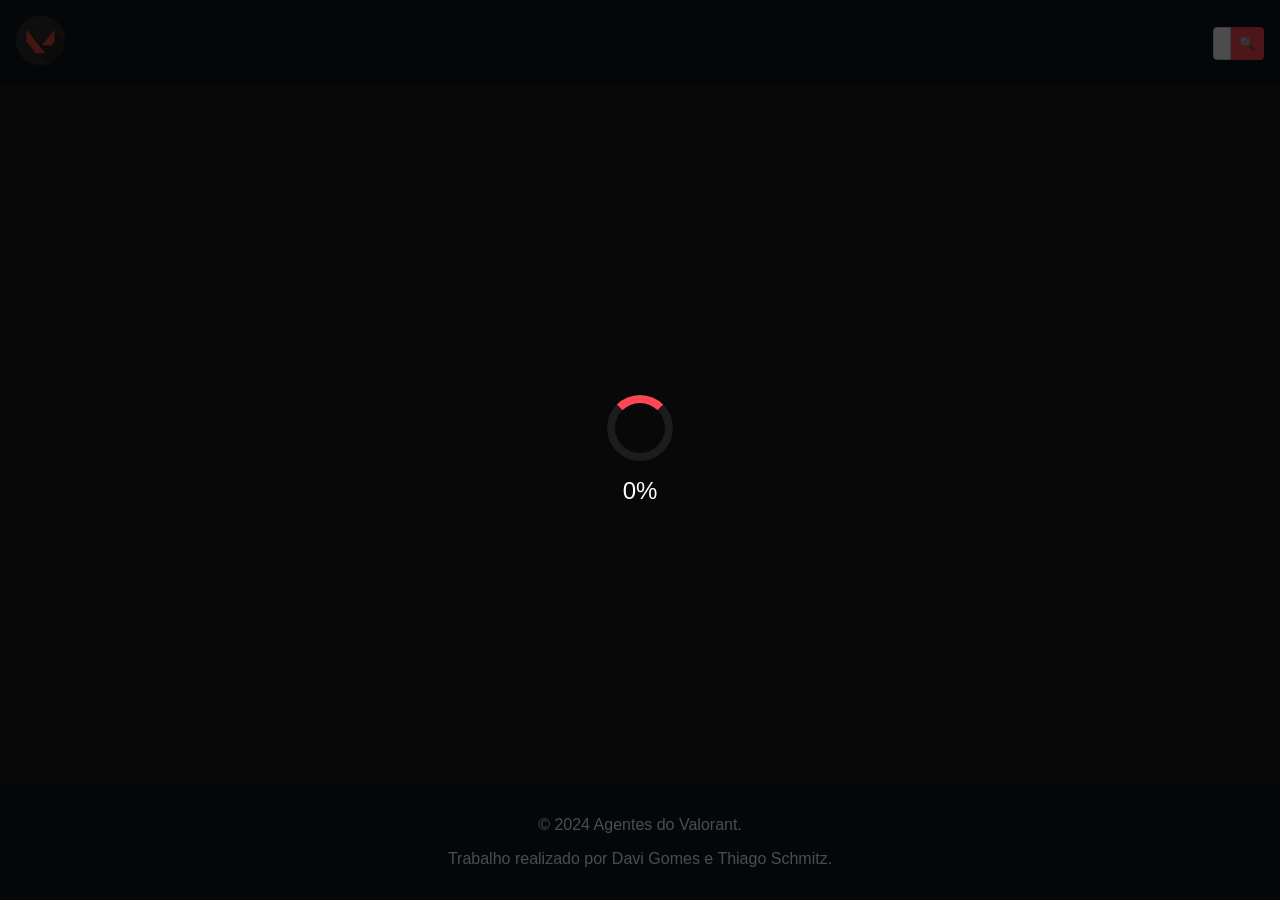
==== index.html @ a47c9b0d "Add files via upload" ====
<!DOCTYPE html>
<html lang="pt-BR">
<head>
    <meta charset="UTF-8">
    <meta name="viewport" content="width=device-width, initial-scale=1.0">
    <title>Agentes do Valorant</title>
    <link rel="stylesheet" href="styles.css">
    <link rel="icon" href="valorant icon.png" type="image/png">
</head>
<body>
    <header>
        <div class="logotipo">
            <img src="img/valorant icon.png" alt="Logotipo do Valorant" height="50px" width="50px">
        </div>
        <div class="container-busca">
            <input type="search" id="BuscaId" placeholder="Buscar agentes...">
            <button id="botaoBusca">🔍</button>
        </div>
    </header>

    <main>
        <div id="carregando" class="container-carregamento">
            <div class="carregador"></div>
            <div id="porcentagemCarregamento">0%</div>
        </div>
        <div id="exibicaoAgente" style="display: none;">
            <button id="botaoAnterior" class="botao-navegacao">&lt;</button>
            <div id="detalhesAgente">
                <div id="containerImagemAgente">
                    <img id="imagemAgente" src="" alt="Imagem do Agente">
                    <img id="iconePapel" class="icone-papel" src="" alt="Ícone do Papel">
                </div>
                <div id="informacoesAgente">
                    <h2 id="nomeAgente"></h2>
                    <p id="papelAgente"></p>
                    <p id="descricaoAgente"></p>
                    <div id="habilidadesAgente"></div>
                </div>
            </div>
            <button id="botaoProximo" class="botao-navegacao">&gt;</button>
        </div>
    </main>

    <footer>
        <p>&copy; 2024 Agentes do Valorant.</p>
        <p>Trabalho realizado por Davi Gomes e Thiago Schmitz.</p>
    </footer>

    <div id="alertaHabilidade" class="alerta-habilidade"></div>

    <script type="module" src="script.js"></script>
</body>
</html>
---- styles.css ----
@font-face {
    font-family: 'VALORANT';
    src: url('./fontes/VALORANT-Regular.woff2') format('woff2'),
         url('./fontes/VALORANT-Regular.woff') format('woff');
    font-weight: normal;
    font-style: normal;
    font-display: swap;
}

body {
    font-family: Arial, sans-serif;
    margin: 0;
    padding: 0;
    display: flex;
    flex-direction: column;
    min-height: 100vh;
    background-color: #1c1c1c;
    color: white;
}

header {
    background-color: #0f1923;
    padding: 1rem;
    display: flex;
    justify-content: space-between;
    align-items: center;
}

.container-busca {
    display: flex;
    position: relative;
}

#BuscaId {
    padding: 0.5rem;
    border: 1px solid #ccc;
    border-radius: 4px 0 0 4px;
    outline: none;
    width: 0;
    transition: width 0.4s ease-out;
}

#BuscaId:focus {
    width: 200px;
}

#botaoBusca {
    padding: 0.5rem;
    background-color: #ff4655;
    color: white;
    border: none;
    border-radius: 0 4px 4px 0;
    cursor: pointer;
}

main {
    flex: 1;
    display: flex;
    justify-content: center;
    align-items: center;
    padding: 2rem;
    position: relative;
}

.container-carregamento {
    display: flex;
    justify-content: center;
    align-items: center;
    position: fixed;
    top: 0;
    left: 0;
    width: 100%;
    height: 100%;
    background: rgba(0, 0, 0, 0.7);
    z-index: 1000;
    flex-direction: column;
}

.carregador {
    border: 8px solid #1c1c1c; 
    border-top: 8px solid #ff4655; 
    border-radius: 50%;
    width: 50px;
    height: 50px;
    animation: girar 1s linear infinite;
}

#porcentagemCarregamento {
    margin-top: 1rem;
    font-size: 1.5rem;
    color: white;
}

@keyframes girar {
    0% { transform: rotate(0deg); }
    100% { transform: rotate(360deg); }
}

#exibicaoAgente {
    display: grid;
    grid-template-columns: 0.1fr 3fr 0.1fr;
    align-items: center;
    gap: 15rem;
    max-width: 2200px;
    width: 100%;
    position: relative;
}

.botao-navegacao {
    font-family: 'VALORANT', Arial, sans-serif;
    background-color: #ff4655;
    border: none;
    color: white;
    padding: 1rem;
    cursor: pointer;
    border-radius: 4px;
    font-size: 1.5rem;
    transition: transform 0.2s;
}

.botao-navegacao:hover {
    transform: scale(1.1);
}

#detalhesAgente {
    display: flex;
    gap: 2rem;
    align-items: center;
    background-color: #2b2b2b;
    padding: 2rem;
    border-radius: 8px;
    box-shadow: 0 0 10px rgba(0, 0, 0, 0.5);
    position: relative;
    overflow: hidden;
}

#containerImagemAgente {
    position: relative;
    background-color: #333;
    padding: 1rem;
    border-radius: 8px;
    display: flex;
    justify-content: center;
    align-items: center;
    width: 400px;
    height: 530px;
}

#imagemAgente {
    border-radius: 4px;
    max-width: 140%;
    max-height: 140%;
    position: relative;
    z-index: 1;
}

#informacoesAgente {
    max-width: 400px;
}

#nomeAgente {
    font-family: 'VALORANT', Arial, sans-serif;
    font-size: 2rem;
    margin: 0;
    padding: 0.5rem;
    background-color: white;
    color: white;
    border-radius: 8px;
    text-align: center;
}

#papelAgente {
    font-size: 1.5rem;
    color: #ffffff;
    margin: 1rem 0;
}

#descricaoAgente {
    font-size: 1.2rem;
    margin: 1rem 0;
}

#habilidadesAgente {
    display: grid;
    grid-template-columns: repeat(2, 1fr);
    gap: 1rem;
}

.icone-papel {
    position: absolute;
    top: 10px;
    right: 10px;
    width: 40px;
    height: 40px;
    background-color: rgba(255, 255, 255, 0.8);
    border-radius: 50%;
    padding: 5px;
}

.habilidade {
    background-color: #333;
    border-radius: 4px;
    padding: 1rem;
    text-align: center;
    cursor: pointer;
    transition: transform 0.2s;
}

.habilidade img {
    max-width: 30%;
    height: auto;
}

.habilidade:hover {
    transform: scale(1.1);
}

.alerta-habilidade {
    display: none;
    position: fixed;
    bottom: 10%;
    left: 50%;
    transform: translateX(-50%);
    background-color: white;
    color: black;
    padding: 10px 20px;
    border-radius: 5px;
    box-shadow: 0 0 10px rgba(0, 0, 0, 0.5);
    z-index: 1001;
}

footer {
    background-color: #0f1923;
    color: white;
    text-align: center;
    padding: 1rem;
}

@media (max-width: 768px) {
    #exibicaoAgente {
        grid-template-columns: 1fr;
    }

    #detalhesAgente {
        flex-direction: column;
        align-items: center;
    }

    #imagemAgente {
        width: 100%;
    }
}

/*
Comentarios: 
 
Paleta de cores: 
O site utiliza cores escuras baseadas nas cores que o jogo Valorant, utiliza um azul marinho bem escuro para separar o conteúdo principal da página com o cabeçalho e o rodapé, tons de cinza para destacar o conteúdo do site, um vermelho bem marcante para usar de destaque em botões de interação como o de pesquisar e as setas de próximo e anterior, O branco é usado para textos e alguns elementos de destaque, proporcionando um contraste forte com o fundo escuro e garantindo a legibilidade. Cada agente tem uma cor própria associada, como roxo para Astra e laranja para Phoenix, que ajudam a diferenciar visualmente cada personagem e reforçam suas identidades únicas e dão um destaque maior ao site com a imagem dos agentes.

Tipografia:
Fonte personalizada 'VALORANT': Utilizada para o título e os nomes dos agentes. Esta fonte específica do jogo ajuda a manter a consistência com a marca Valorant e reforça a temática do site.

Arial, sans-serif: Utilizada para o corpo do texto e outros elementos. É uma fonte limpa e legível, ideal para exibir informações detalhadas.

Layout e Composição

Cabeçalho:

Logotipo: Posicionado à esquerda, ajuda a identificar imediatamente o site como relacionado ao jogo Valorant.
Campo de Busca: Localizado à direita, facilita a pesquisa rápida de agentes. O campo de busca que se expande ao focar melhora a usabilidade sem ocupar muito espaço inicialmente.

Conteúdo Principal:

Carregador: Ocupa toda a tela com um círculo de carregamento centralizado e uma porcentagem de progresso, proporcionando feedback visual claro durante o carregamento.

Exibição dos Agentes: Uma grade de três colunas com botões de navegação à esquerda e à direita, e os detalhes do agente no centro. Esta disposição permite a navegação fácil entre os agentes e a visualização centralizada dos detalhes.

Detalhes do Agente: Organizados em um contêiner com imagem, nome, função, descrição e habilidades. A imagem do agente está à esquerda, e as informações textuais à direita, criando uma leitura fluida.

Rodapé:
Centralizados e discretos, mantendo o foco no conteúdo principal enquanto fornece informações necessárias.

Justificativa das Escolhas
Cores: As cores escuras são típicas de temas relacionados a jogos de ação e FPS, criando um ambiente imersivo e dramático. O uso de cores específicas para cada agente melhora a diferenciação visual e a associação com as características de cada personagem.

Tipografia: A escolha da fonte personalizada ‘VALORANT’ ajuda a manter a identidade visual do jogo, enquanto a fonte Arial garante a legibilidade e clareza das informações.

Layout e Composição: O layout foi pensado para maximizar a usabilidade e a experiência do usuário, com elementos de navegação claros, feedback visual durante o carregamento e uma apresentação organizada e atrativa dos detalhes dos agentes. A estrutura do conteúdo facilita a navegação e a descoberta de informações, enquanto mantém a consistência com a temática do jogo.
*/
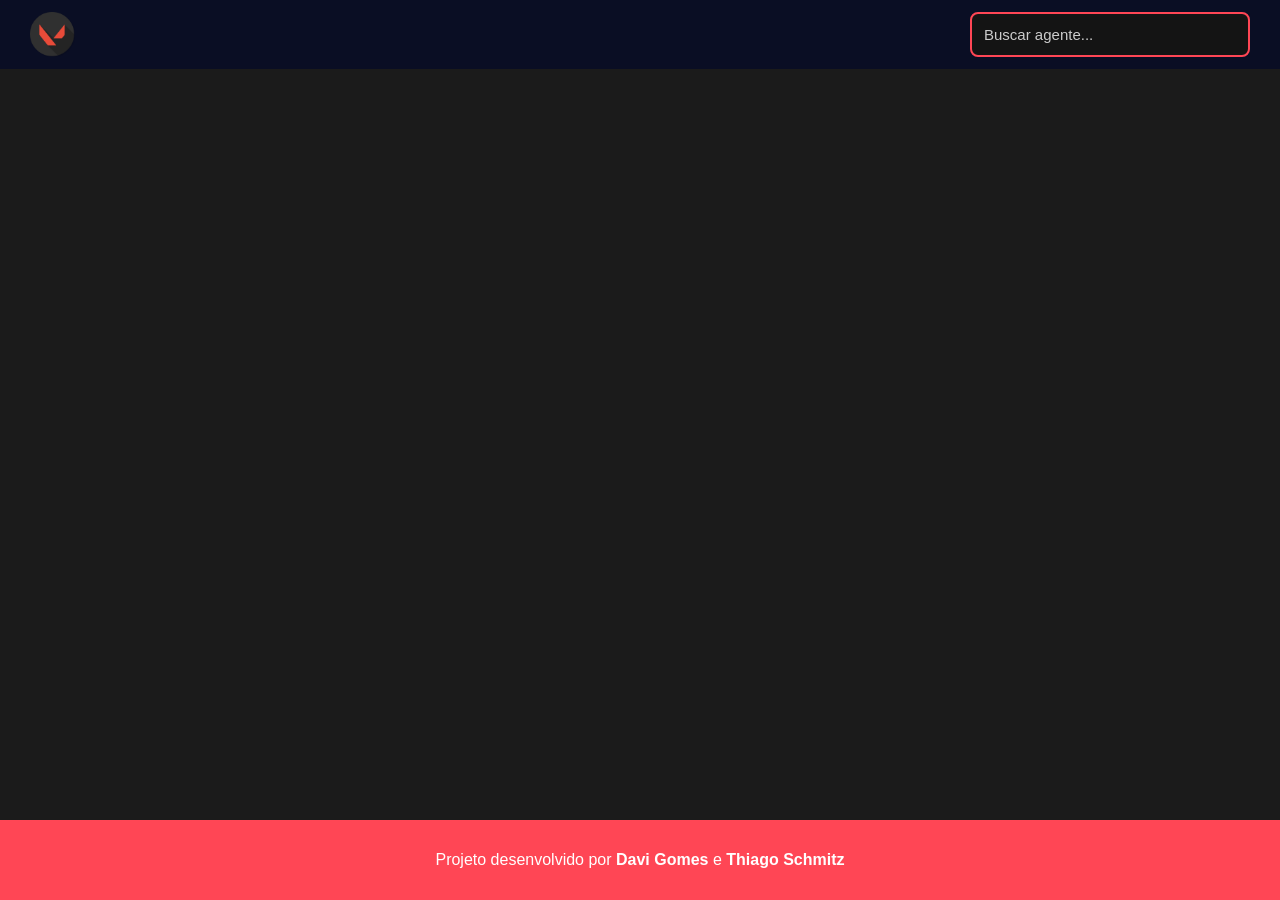
==== commit 0f0cc71b: "feat: redesign da modal de agentes com novo visual e melhorias de layout" ====
--- a/index.html
+++ b/index.html
@@ -1,53 +1,56 @@
 <!DOCTYPE html>
 <html lang="pt-BR">
 <head>
-    <meta charset="UTF-8">
-    <meta name="viewport" content="width=device-width, initial-scale=1.0">
-    <title>Agentes do Valorant</title>
-    <link rel="stylesheet" href="styles.css">
-    <link rel="icon" href="valorant icon.png" type="image/png">
+  <meta charset="UTF-8">
+  <meta name="viewport" content="width=device-width, initial-scale=1.0">
+  <title>Agentes - Valorant</title>
+  <link rel="stylesheet" href="styles.css">
+  <link href="https://fonts.cdnfonts.com/css/valorant" rel="stylesheet">
+  <link rel="icon" href="img/valorant icon.png" type="image/png">
 </head>
+
 <body>
-    <header>
-        <div class="logotipo">
-            <img src="img/valorant icon.png" alt="Logotipo do Valorant" height="50px" width="50px">
+
+  <header class="header">
+    <div class="logo-container">
+      <img src="img/valorant icon.png" alt="Valorant Logo" class="logo">
+      <h1 class="titulo"></h1>
+    </div>
+    <input id="searchInput" type="text" placeholder="Buscar agente..." />
+  </header>
+
+  <main>
+    <section id="listaAgentes"></section>
+  </main>
+
+  <footer>
+    <p>Projeto desenvolvido por <strong>Davi Gomes</strong> e <strong>Thiago Schmitz</strong></p>
+  </footer>
+
+  <div id="modalAgente" class="modal-agente">
+    <div class="modal-agente-conteudo">
+
+      <button id="fecharModalAgente" class="fechar-modal-agente">✖</button>
+
+    <div class="modal-esquerda">
+        <div class="quadro-personagem">
+            <h1 id="bgNomeAgente" class="bg-text"></h1> 
+            <img id="modalImagemAgente" class="modal-personagem-img">
+            <img id="modalFuncaoIcone" class="modal-funcao-icone">
         </div>
-        <div class="container-busca">
-            <input type="search" id="BuscaId" placeholder="Buscar agentes...">
-            <button id="botaoBusca">🔍</button>
-        </div>
-    </header>
+    </div>
 
-    <main>
-        <div id="carregando" class="container-carregamento">
-            <div class="carregador"></div>
-            <div id="porcentagemCarregamento">0%</div>
-        </div>
-        <div id="exibicaoAgente" style="display: none;">
-            <button id="botaoAnterior" class="botao-navegacao">&lt;</button>
-            <div id="detalhesAgente">
-                <div id="containerImagemAgente">
-                    <img id="imagemAgente" src="" alt="Imagem do Agente">
-                    <img id="iconePapel" class="icone-papel" src="" alt="Ícone do Papel">
-                </div>
-                <div id="informacoesAgente">
-                    <h2 id="nomeAgente"></h2>
-                    <p id="papelAgente"></p>
-                    <p id="descricaoAgente"></p>
-                    <div id="habilidadesAgente"></div>
-                </div>
-            </div>
-            <button id="botaoProximo" class="botao-navegacao">&gt;</button>
-        </div>
-    </main>
+      <div class="modal-direita">
+        <h2 id="modalNomeAgente"></h2>
+        <h3 id="modalFuncaoAgente"></h3>
+        <p id="modalDescricaoAgente"></p>
 
-    <footer>
-        <p>&copy; 2024 Agentes do Valorant.</p>
-        <p>Trabalho realizado por Davi Gomes e Thiago Schmitz.</p>
-    </footer>
+        <h3 style="margin-top: 30px;">Habilidades</h3>
+        <div id="modalHabilidades"></div>
+      </div>
+    </div>
+  </div>
 
-    <div id="alertaHabilidade" class="alerta-habilidade"></div>
-
-    <script type="module" src="script.js"></script>
+  <script type="module" src="script.js"></script>
 </body>
 </html>
--- a/styles.css
+++ b/styles.css
@@ -1,289 +1,302 @@
-@font-face {
-    font-family: 'VALORANT';
-    src: url('./fontes/VALORANT-Regular.woff2') format('woff2'),
-         url('./fontes/VALORANT-Regular.woff') format('woff');
-    font-weight: normal;
-    font-style: normal;
-    font-display: swap;
+* {
+  box-sizing: border-box;
 }
 
 body {
-    font-family: Arial, sans-serif;
-    margin: 0;
-    padding: 0;
-    display: flex;
-    flex-direction: column;
-    min-height: 100vh;
-    background-color: #1c1c1c;
-    color: white;
-}
-
-header {
-    background-color: #0f1923;
-    padding: 1rem;
-    display: flex;
-    justify-content: space-between;
-    align-items: center;
-}
-
-.container-busca {
-    display: flex;
-    position: relative;
-}
-
-#BuscaId {
-    padding: 0.5rem;
-    border: 1px solid #ccc;
-    border-radius: 4px 0 0 4px;
-    outline: none;
-    width: 0;
-    transition: width 0.4s ease-out;
-}
-
-#BuscaId:focus {
-    width: 200px;
-}
-
-#botaoBusca {
-    padding: 0.5rem;
-    background-color: #ff4655;
-    color: white;
-    border: none;
-    border-radius: 0 4px 4px 0;
-    cursor: pointer;
+  margin: 0;
+  padding: 0;
+  background: #1B1B1B;
+  color: #fff;
+  font-family: Arial, sans-serif;
+  display: flex;
+  flex-direction: column;
+  min-height: 100vh;
 }
 
 main {
-    flex: 1;
-    display: flex;
-    justify-content: center;
-    align-items: center;
-    padding: 2rem;
-    position: relative;
-}
-
-.container-carregamento {
-    display: flex;
-    justify-content: center;
-    align-items: center;
-    position: fixed;
-    top: 0;
-    left: 0;
-    width: 100%;
-    height: 100%;
-    background: rgba(0, 0, 0, 0.7);
-    z-index: 1000;
-    flex-direction: column;
-}
-
-.carregador {
-    border: 8px solid #1c1c1c; 
-    border-top: 8px solid #ff4655; 
-    border-radius: 50%;
-    width: 50px;
-    height: 50px;
-    animation: girar 1s linear infinite;
-}
-
-#porcentagemCarregamento {
-    margin-top: 1rem;
-    font-size: 1.5rem;
-    color: white;
-}
-
-@keyframes girar {
-    0% { transform: rotate(0deg); }
-    100% { transform: rotate(360deg); }
-}
-
-#exibicaoAgente {
+  flex: 1;
+  max-width: 1200px;
+  margin: auto;
+  padding: 40px 20px;
+}
+
+.header {
+  width: 100%;
+  background: #0A0E24;
+  padding: 12px 30px;
+  display: flex;
+  align-items: center;
+  justify-content: space-between;
+  flex-wrap: wrap;
+  gap: 12px;
+}
+
+.logo-container {
+  display: flex;
+  align-items: center;
+  gap: 12px;
+}
+
+.logo {
+  height: 45px;
+}
+
+.titulo {
+  font-family: 'Valorant', sans-serif;
+  letter-spacing: 3px;
+  color: #FF4655;
+  font-size: 26px;
+}
+
+#searchInput {
+  padding: 12px;
+  width: 280px;
+  max-width: 90vw;
+  border-radius: 8px;
+  border: 2px solid #FF4655;
+  background: #141414;
+  color: white;
+  outline: none;
+  font-size: 15px;
+}
+
+#searchInput::placeholder {
+  color: #ccc;
+}
+
+#listaAgentes {
+  display: grid;
+  grid-template-columns: repeat(4, 1fr);
+  gap: 35px;
+  justify-items: center;
+  width: 100%;
+}
+
+.card-agente {
+  cursor: pointer;
+  width: 220px;
+  background: #2D2D2D;
+  border-radius: 12px;
+  padding: 18px;
+  transition: transform .2s ease-in-out, filter .2s ease-in-out;
+  text-align: center;
+}
+
+.card-agente img {
+  width: 100%;
+  border-radius: 8px;
+  filter: grayscale(100%);
+  transition: filter .3s ease, transform .2s ease;
+}
+
+.card-agente:hover img {
+  filter: grayscale(0%);
+  transform: scale(1.05);
+}
+
+.card-agente:hover {
+  transform: scale(1.04);
+}
+
+.nome {
+  font-family: 'Valorant', sans-serif;
+  color: #FF4655;
+  margin: 14px 0 6px;
+  font-size: 20px;
+}
+
+.funcao {
+  font-size: 14px;
+  color: #ccc;
+}
+
+footer {
+  text-align: center;
+  padding: 15px;
+  background: #FF4655;
+  color: #fff;
+  font-size: 16px;
+  margin-top: auto;
+}
+
+.modal-agente {
+  display: none;
+  position: fixed;
+  inset: 0;
+  background: rgba(0,0,0,.8);
+  backdrop-filter: blur(6px);
+  justify-content: center;
+  align-items: center;
+  z-index: 5000;
+}
+
+.modal-agente.ativo {
+  display: flex;
+}
+
+.modal-agente-conteudo {
+  width: 80%;
+  max-width: 1200px;
+  height: 80%;
+  border-radius: 18px;
+  padding: 25px;
+  display: grid;
+  grid-template-columns: 40% 1fr;
+  gap: 25px;
+  animation: abrir .28s ease-out;
+  position: relative;
+  overflow: hidden;
+}
+
+@keyframes abrir {
+  from { transform: scale(.5); opacity: 0; }
+  to   { transform: scale(1); opacity: 1; }
+}
+
+.modal-esquerda {
+  display: flex;
+  justify-content: center;
+  align-items: center;
+}
+
+.quadro-personagem {
+  position: relative;
+  width: 85%;
+  height: 100%;
+  border-radius: 16px;
+  overflow: hidden;
+  display: flex;
+  justify-content: center;
+  align-items: flex-end; 
+  padding-bottom: 30px;
+}
+
+.modal-personagem-img {
+  position: absolute;
+  bottom: 0;
+  height: 95%;
+  width: auto;
+  object-fit: contain;
+  z-index: 3;
+  filter: drop-shadow(0 0 22px rgba(0,0,0,0.9));
+}
+
+
+.modal-funcao-icone {
+  position: absolute;
+  right: 10px;
+  top: 10px;
+  width: 30px;
+  height: auto;
+  z-index: 4;
+  opacity: 1;
+  filter: grayscale(100%);
+  
+}
+
+.bg-text {
+  position: absolute;
+  font-family: 'Valorant', sans-serif;
+  font-size: 180px;
+  font-weight: bold;
+  opacity: 0.12;
+  color: white;
+  z-index: 1;
+  white-space: nowrap;
+  pointer-events: none;
+  transform: rotate(-10deg);
+}
+
+.modal-direita {
+  overflow-y: auto;
+}
+
+#modalNomeAgente {
+  font-size: 3rem;
+  margin-bottom: 5px;
+}
+
+#modalFuncaoAgente {
+  font-size: 1.4rem;
+  opacity: .7;
+}
+
+#modalDescricaoAgente {
+  margin-top: 10px;
+  opacity: .9;
+}
+
+#modalHabilidades {
+  margin-top: 25px;
+  display: flex;
+  flex-direction: column;
+  gap: 10px;
+}
+
+.habilidade {
+  background: #222;
+  border-radius: 8px;
+  padding: 10px;
+  cursor: pointer;
+  transition: .25s;
+  overflow: hidden;
+}
+
+.habilidade.ativa {
+  background: #333;
+}
+
+.hab-header {
+  display: flex;
+  align-items: center;
+  gap: 10px;
+}
+
+.hab-header img {
+  width: 42px;
+  height: 42px;
+}
+
+.hab-desc {
+  max-height: 0;
+  overflow: hidden;
+  transition: max-height .3s ease-in-out;
+}
+
+.habilidade.ativa .hab-desc {
+  max-height: 200px;
+}
+
+.fechar-modal-agente {
+  position: absolute;
+  right: 20px;
+  top: 15px;
+  background: none;
+  border: none;
+  color: white;
+  font-size: 2rem;
+  cursor: pointer;
+}
+
+@media (max-width: 900px) {
+  #listaAgentes {
+    grid-template-columns: repeat(2, 1fr);
+  }
+}
+
+@media (max-width: 500px) {
+  #listaAgentes {
+    grid-template-columns: repeat(1, 1fr);
+  }
+
+  .modal-agente-conteudo {
+width: 80%;
+    height: 80%;
+    border-radius: 14px;
+    padding: 25px;
     display: grid;
-    grid-template-columns: 0.1fr 3fr 0.1fr;
-    align-items: center;
-    gap: 15rem;
-    max-width: 2200px;
-    width: 100%;
-    position: relative;
-}
-
-.botao-navegacao {
-    font-family: 'VALORANT', Arial, sans-serif;
-    background-color: #ff4655;
-    border: none;
-    color: white;
-    padding: 1rem;
-    cursor: pointer;
-    border-radius: 4px;
-    font-size: 1.5rem;
-    transition: transform 0.2s;
-}
-
-.botao-navegacao:hover {
-    transform: scale(1.1);
-}
-
-#detalhesAgente {
-    display: flex;
-    gap: 2rem;
-    align-items: center;
-    background-color: #2b2b2b;
-    padding: 2rem;
-    border-radius: 8px;
-    box-shadow: 0 0 10px rgba(0, 0, 0, 0.5);
-    position: relative;
-    overflow: hidden;
-}
-
-#containerImagemAgente {
-    position: relative;
-    background-color: #333;
-    padding: 1rem;
-    border-radius: 8px;
-    display: flex;
-    justify-content: center;
-    align-items: center;
-    width: 400px;
-    height: 530px;
-}
-
-#imagemAgente {
-    border-radius: 4px;
-    max-width: 140%;
-    max-height: 140%;
-    position: relative;
-    z-index: 1;
-}
-
-#informacoesAgente {
-    max-width: 400px;
-}
-
-#nomeAgente {
-    font-family: 'VALORANT', Arial, sans-serif;
-    font-size: 2rem;
-    margin: 0;
-    padding: 0.5rem;
-    background-color: white;
-    color: white;
-    border-radius: 8px;
-    text-align: center;
-}
-
-#papelAgente {
-    font-size: 1.5rem;
-    color: #ffffff;
-    margin: 1rem 0;
-}
-
-#descricaoAgente {
-    font-size: 1.2rem;
-    margin: 1rem 0;
-}
-
-#habilidadesAgente {
-    display: grid;
-    grid-template-columns: repeat(2, 1fr);
-    gap: 1rem;
-}
-
-.icone-papel {
-    position: absolute;
-    top: 10px;
-    right: 10px;
-    width: 40px;
-    height: 40px;
-    background-color: rgba(255, 255, 255, 0.8);
-    border-radius: 50%;
-    padding: 5px;
-}
-
-.habilidade {
-    background-color: #333;
-    border-radius: 4px;
-    padding: 1rem;
-    text-align: center;
-    cursor: pointer;
-    transition: transform 0.2s;
-}
-
-.habilidade img {
-    max-width: 30%;
-    height: auto;
-}
-
-.habilidade:hover {
-    transform: scale(1.1);
-}
-
-.alerta-habilidade {
-    display: none;
-    position: fixed;
-    bottom: 10%;
-    left: 50%;
-    transform: translateX(-50%);
-    background-color: white;
-    color: black;
-    padding: 10px 20px;
-    border-radius: 5px;
-    box-shadow: 0 0 10px rgba(0, 0, 0, 0.5);
-    z-index: 1001;
-}
-
-footer {
-    background-color: #0f1923;
-    color: white;
-    text-align: center;
-    padding: 1rem;
-}
-
-@media (max-width: 768px) {
-    #exibicaoAgente {
-        grid-template-columns: 1fr;
-    }
-
-    #detalhesAgente {
-        flex-direction: column;
-        align-items: center;
-    }
-
-    #imagemAgente {
-        width: 100%;
-    }
-}
-
-/*
-Comentarios: 
- 
-Paleta de cores: 
-O site utiliza cores escuras baseadas nas cores que o jogo Valorant, utiliza um azul marinho bem escuro para separar o conteúdo principal da página com o cabeçalho e o rodapé, tons de cinza para destacar o conteúdo do site, um vermelho bem marcante para usar de destaque em botões de interação como o de pesquisar e as setas de próximo e anterior, O branco é usado para textos e alguns elementos de destaque, proporcionando um contraste forte com o fundo escuro e garantindo a legibilidade. Cada agente tem uma cor própria associada, como roxo para Astra e laranja para Phoenix, que ajudam a diferenciar visualmente cada personagem e reforçam suas identidades únicas e dão um destaque maior ao site com a imagem dos agentes.
-
-Tipografia:
-Fonte personalizada 'VALORANT': Utilizada para o título e os nomes dos agentes. Esta fonte específica do jogo ajuda a manter a consistência com a marca Valorant e reforça a temática do site.
-
-Arial, sans-serif: Utilizada para o corpo do texto e outros elementos. É uma fonte limpa e legível, ideal para exibir informações detalhadas.
-
-Layout e Composição
-
-Cabeçalho:
-
-Logotipo: Posicionado à esquerda, ajuda a identificar imediatamente o site como relacionado ao jogo Valorant.
-Campo de Busca: Localizado à direita, facilita a pesquisa rápida de agentes. O campo de busca que se expande ao focar melhora a usabilidade sem ocupar muito espaço inicialmente.
-
-Conteúdo Principal:
-
-Carregador: Ocupa toda a tela com um círculo de carregamento centralizado e uma porcentagem de progresso, proporcionando feedback visual claro durante o carregamento.
-
-Exibição dos Agentes: Uma grade de três colunas com botões de navegação à esquerda e à direita, e os detalhes do agente no centro. Esta disposição permite a navegação fácil entre os agentes e a visualização centralizada dos detalhes.
-
-Detalhes do Agente: Organizados em um contêiner com imagem, nome, função, descrição e habilidades. A imagem do agente está à esquerda, e as informações textuais à direita, criando uma leitura fluida.
-
-Rodapé:
-Centralizados e discretos, mantendo o foco no conteúdo principal enquanto fornece informações necessárias.
-
-Justificativa das Escolhas
-Cores: As cores escuras são típicas de temas relacionados a jogos de ação e FPS, criando um ambiente imersivo e dramático. O uso de cores específicas para cada agente melhora a diferenciação visual e a associação com as características de cada personagem.
-
-Tipografia: A escolha da fonte personalizada ‘VALORANT’ ajuda a manter a identidade visual do jogo, enquanto a fonte Arial garante a legibilidade e clareza das informações.
-
-Layout e Composição: O layout foi pensado para maximizar a usabilidade e a experiência do usuário, com elementos de navegação claros, feedback visual durante o carregamento e uma apresentação organizada e atrativa dos detalhes dos agentes. A estrutura do conteúdo facilita a navegação e a descoberta de informações, enquanto mantém a consistência com a temática do jogo.
-*/+    grid-template-columns: 40% 1fr;
+    gap: 25px;
+    background: #111;
+  }
+}
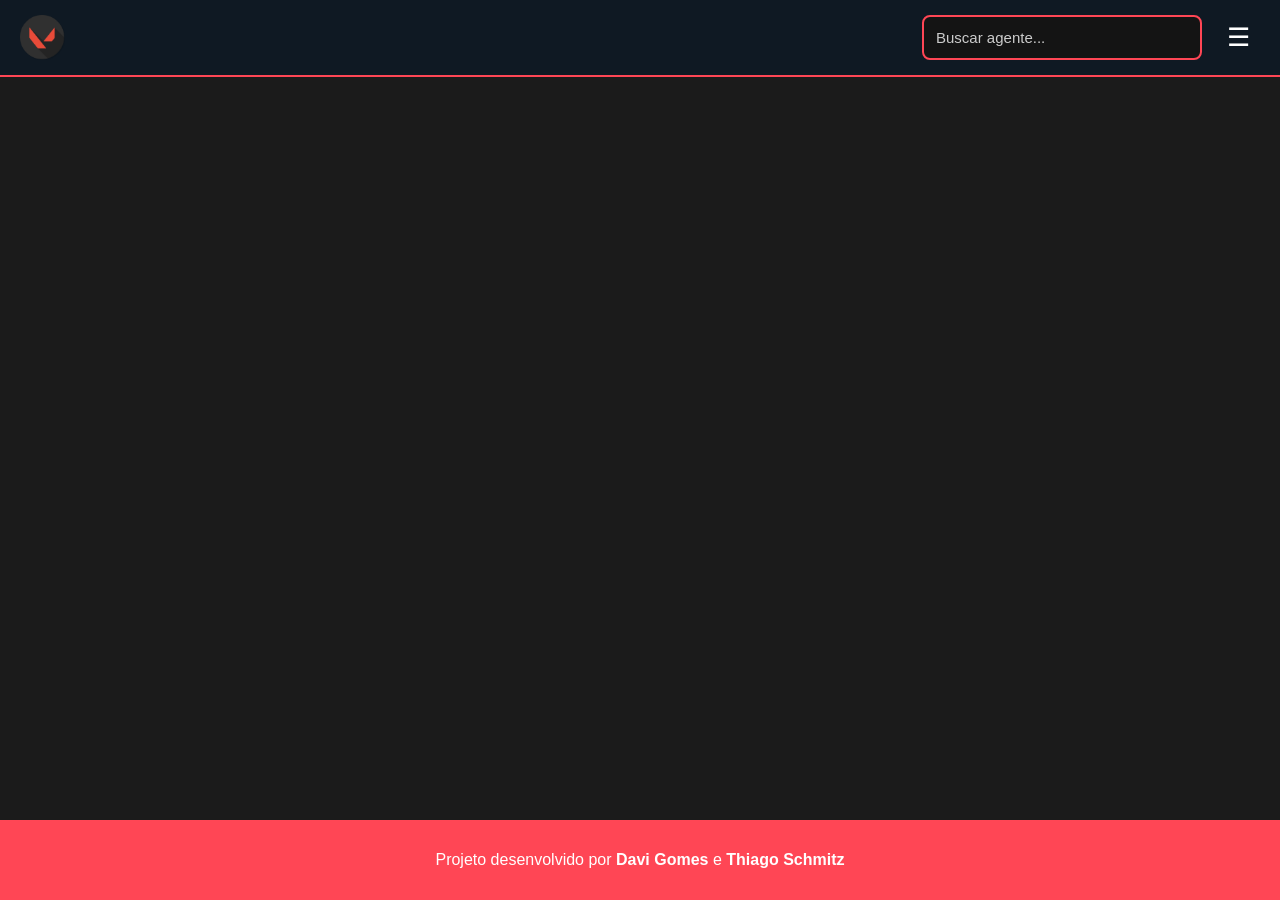
==== commit 05571322: "feat: implementação de uma sidebar." ====
--- a/index.html
+++ b/index.html
@@ -16,29 +16,57 @@
       <img src="img/valorant icon.png" alt="Valorant Logo" class="logo">
       <h1 class="titulo"></h1>
     </div>
-    <input id="searchInput" type="text" placeholder="Buscar agente..." />
+
+    <div class="right-controls">
+      <input id="searchInput" type="text" placeholder="Buscar agente..." />
+
+      
+      <button id="toggleSidebar" class="sidebar-toggle">☰</button>
+    </div>
   </header>
+
+
+  <aside id="sidebar" class="sidebar">
+
+  <button id="minimizeSidebar" class="sidebar-toggle minimize">
+    →
+  </button>
+
+  <nav class="sidebar-menu">
+    <a href="agentes.html">Agentes</a>
+    <a href="mapas.html">Mapas</a>
+    <a href="armas.html">Armas</a>
+    <a href="skins.html">Skins</a>
+    <a href="jogo.html">Jogo</a>
+  </nav>
+</aside>
+
+
+  <div id="overlay" class="overlay"></div>
+
 
   <main>
     <section id="listaAgentes"></section>
   </main>
 
+
   <footer>
     <p>Projeto desenvolvido por <strong>Davi Gomes</strong> e <strong>Thiago Schmitz</strong></p>
   </footer>
+
 
   <div id="modalAgente" class="modal-agente">
     <div class="modal-agente-conteudo">
 
       <button id="fecharModalAgente" class="fechar-modal-agente">✖</button>
 
-    <div class="modal-esquerda">
+      <div class="modal-esquerda">
         <div class="quadro-personagem">
-            <h1 id="bgNomeAgente" class="bg-text"></h1> 
-            <img id="modalImagemAgente" class="modal-personagem-img">
-            <img id="modalFuncaoIcone" class="modal-funcao-icone">
+          <h1 id="bgNomeAgente" class="bg-text"></h1>
+          <img id="modalImagemAgente" class="modal-personagem-img">
+          <img id="modalFuncaoIcone" class="modal-funcao-icone">
         </div>
-    </div>
+      </div>
 
       <div class="modal-direita">
         <h2 id="modalNomeAgente"></h2>
@@ -48,9 +76,12 @@
         <h3 style="margin-top: 30px;">Habilidades</h3>
         <div id="modalHabilidades"></div>
       </div>
+
     </div>
   </div>
 
+
   <script type="module" src="script.js"></script>
+  <script src="sidebar.js"></script> 
 </body>
 </html>
--- a/styles.css
+++ b/styles.css
@@ -21,14 +21,18 @@
 }
 
 .header {
-  width: 100%;
-  background: #0A0E24;
-  padding: 12px 30px;
-  display: flex;
-  align-items: center;
+  display: flex;
   justify-content: space-between;
-  flex-wrap: wrap;
-  gap: 12px;
+  align-items: center;
+  padding: 15px 20px;
+  background: #0f1923;
+  border-bottom: 2px solid #ff4655;
+}
+
+.right-controls {
+  display: flex;
+  align-items: center;
+  gap: 15px;
 }
 
 .logo-container {
@@ -278,6 +282,93 @@
   cursor: pointer;
 }
 
+.sidebar-toggle {
+  font-size: 26px;
+  background: transparent;
+  color: white;
+  border: none;
+  cursor: pointer;
+  padding: 5px 10px;
+  transition: 0.3s ease;
+}
+
+.sidebar-toggle:hover {
+  transform: scale(1.1);
+}
+
+.sidebar-toggle.minimize {
+  position: absolute;
+  top: 18px;
+  right: 18px;
+  width: 36px;
+  height: 36px;
+  font-size: 18px;
+  border: 2px solid white;     
+  border-radius: 6px;
+  display: flex;
+  align-items: center;
+  justify-content: center;
+  background: rgba(255, 255, 255, 0.05);
+}
+
+
+.sidebar {
+  position: fixed;
+  right: -260px;          
+  top: 0;
+  width: 260px;
+  height: 100vh;
+  background: #ff4655;
+  backdrop-filter: blur(10px);
+  padding-top: 80px;
+  transition: right 0.4s ease; 
+  z-index: 999;
+}
+
+.sidebar.aberta {
+  right: 0;               
+}
+
+.sidebar-menu {
+  display: flex;
+  flex-direction: column;
+  gap: 25px;
+  padding-left: 25px;
+}
+
+.sidebar-menu a {
+  color: white;
+  text-decoration: none;
+  font-family: 'Valorant', sans-serif;
+  font-size: 1.3rem;
+  letter-spacing: 1px;
+  transition: 0.2s ease;
+}
+
+.sidebar-menu a:hover {
+  transform: translateX(-6px);
+}
+
+.overlay {
+  position: fixed;
+  top: 0;
+  left: 0;
+  width: 100%;
+  height: 100vh;
+  background: rgba(0,0,0,0.45);
+  backdrop-filter: blur(6px); 
+  opacity: 0;
+  pointer-events: none;
+  transition: opacity .3s ease;
+  z-index: 998;
+}
+
+.overlay.ativa {
+  opacity: 1;
+  pointer-events: all;
+}
+
+
 @media (max-width: 900px) {
   #listaAgentes {
     grid-template-columns: repeat(2, 1fr);
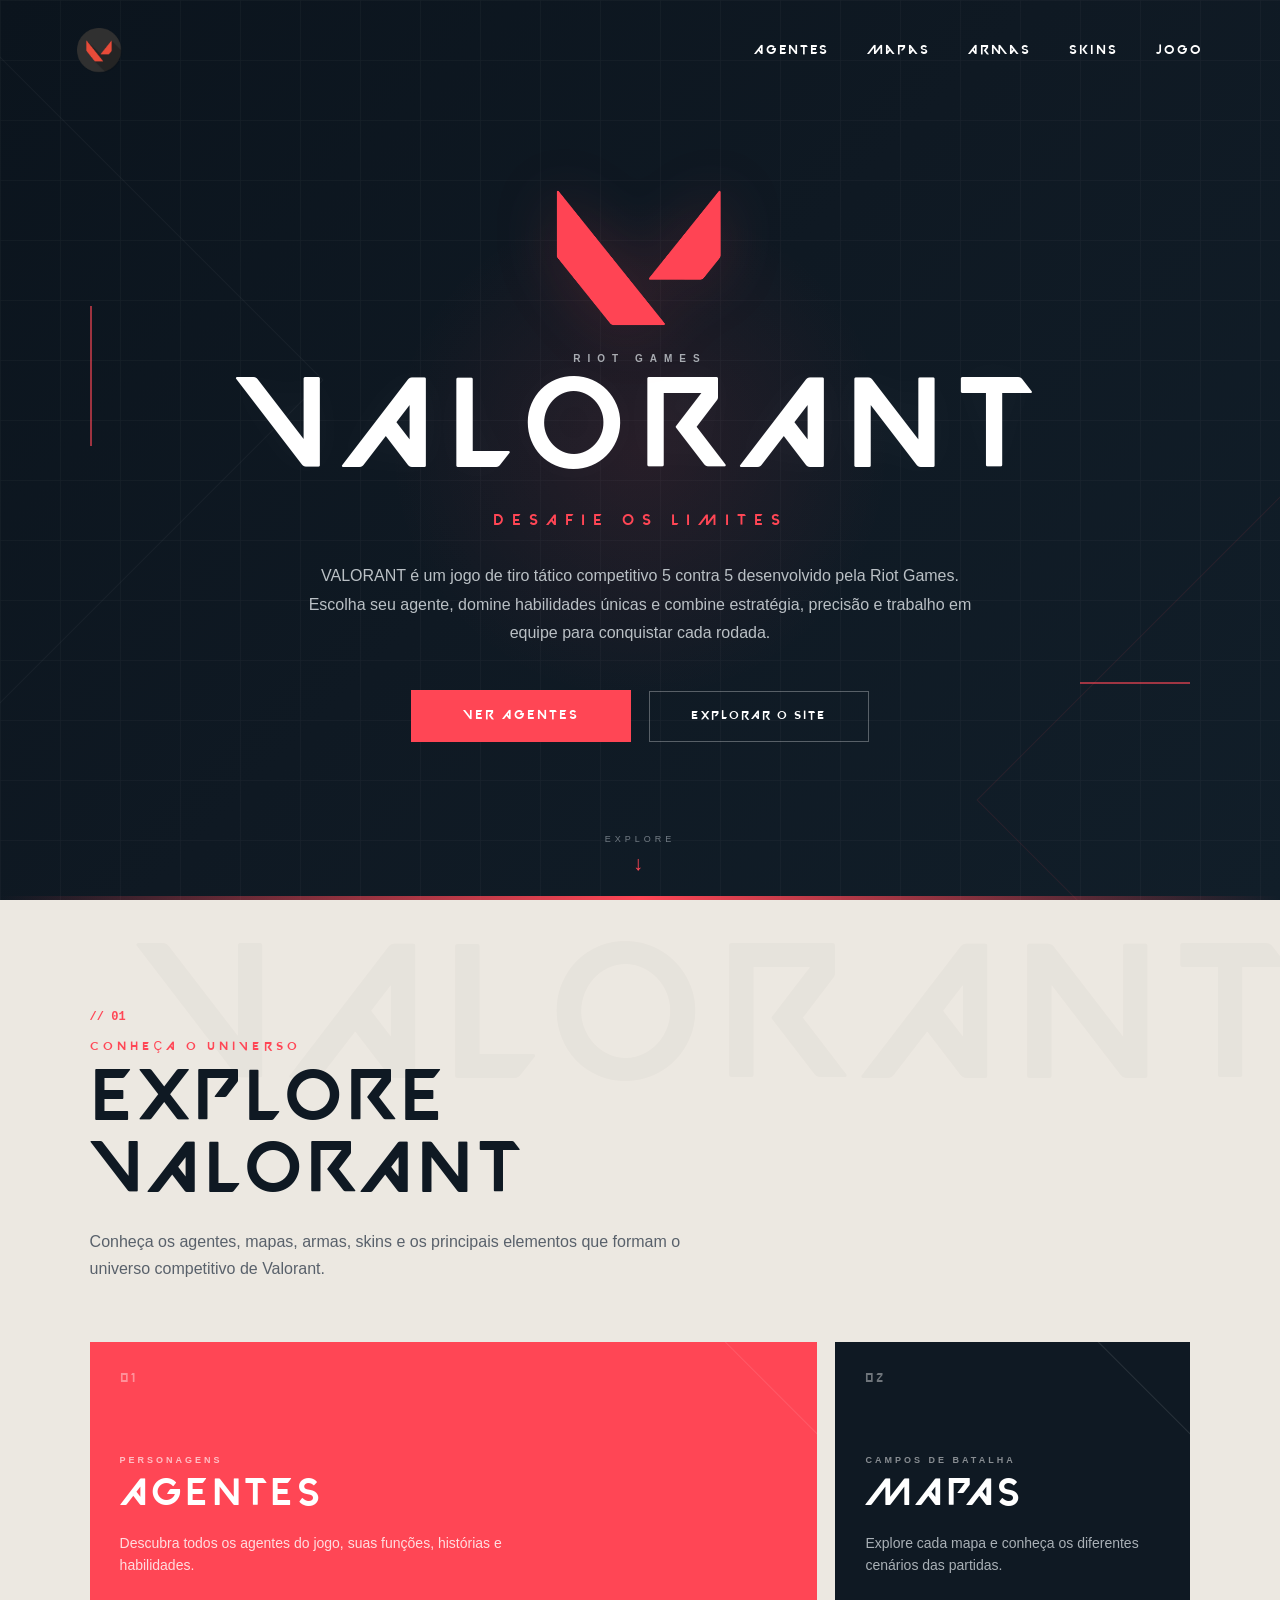
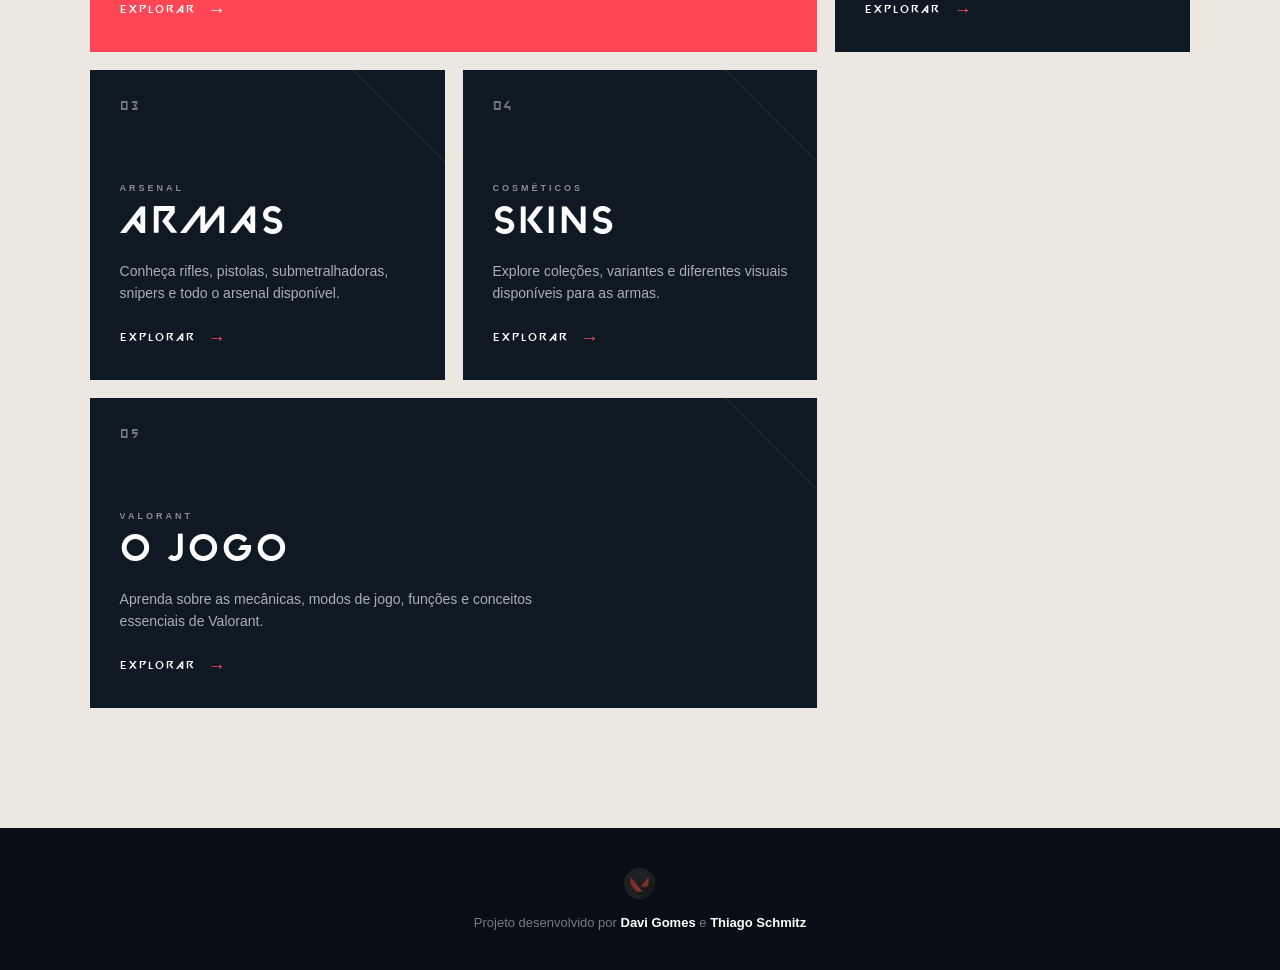
==== commit e5a2a541: "feat: adicionado novo menu, reorganização da estrutura do projeto e reformulação da página de agente" ====
--- a/index.html
+++ b/index.html
@@ -1,87 +1,379 @@
 <!DOCTYPE html>
 <html lang="pt-BR">
+
 <head>
   <meta charset="UTF-8">
-  <meta name="viewport" content="width=device-width, initial-scale=1.0">
-  <title>Agentes - Valorant</title>
-  <link rel="stylesheet" href="styles.css">
-  <link href="https://fonts.cdnfonts.com/css/valorant" rel="stylesheet">
-  <link rel="icon" href="img/valorant icon.png" type="image/png">
+
+  <meta
+    name="viewport"
+    content="width=device-width, initial-scale=1.0"
+  >
+
+  <title>Valorant</title>
+
+  <link
+    rel="icon"
+    href="img/valorant icon.png"
+    type="image/png"
+  >
+
+  <link
+    rel="stylesheet"
+    href="css/global.css"
+  >
+
+  <link
+    rel="stylesheet"
+    href="css/home.css"
+  >
 </head>
 
 <body>
 
-  <header class="header">
-    <div class="logo-container">
-      <img src="img/valorant icon.png" alt="Valorant Logo" class="logo">
-      <h1 class="titulo"></h1>
-    </div>
-
-    <div class="right-controls">
-      <input id="searchInput" type="text" placeholder="Buscar agente..." />
-
-      
-      <button id="toggleSidebar" class="sidebar-toggle">☰</button>
-    </div>
+  <header class="header-home">
+
+    <a
+      href="index.html"
+      class="logo-header"
+      aria-label="Página inicial"
+    >
+      <img
+        src="img/valorant icon.png"
+        alt="Logo Valorant"
+      >
+    </a>
+
+    <nav class="menu-home">
+
+      <a href="pages/agentes.html">
+        Agentes
+      </a>
+
+      <a href="pages/mapas.html">
+        Mapas
+      </a>
+
+      <a href="pages/armas.html">
+        Armas
+      </a>
+
+      <a href="pages/skins.html">
+        Skins
+      </a>
+
+      <a href="pages/jogo.html">
+        Jogo
+      </a>
+
+    </nav>
+
   </header>
 
 
-  <aside id="sidebar" class="sidebar">
-
-  <button id="minimizeSidebar" class="sidebar-toggle minimize">
-    →
-  </button>
-
-  <nav class="sidebar-menu">
-    <a href="agentes.html">Agentes</a>
-    <a href="mapas.html">Mapas</a>
-    <a href="armas.html">Armas</a>
-    <a href="skins.html">Skins</a>
-    <a href="jogo.html">Jogo</a>
-  </nav>
-</aside>
-
-
-  <div id="overlay" class="overlay"></div>
-
-
   <main>
-    <section id="listaAgentes"></section>
+
+    <section class="hero">
+
+      <div class="forma forma-1"></div>
+      <div class="forma forma-2"></div>
+      <div class="linha linha-1"></div>
+      <div class="linha linha-2"></div>
+
+      <div class="hero-conteudo">
+
+        <img
+          src="img/valorant logo.png"
+          alt="Logo Valorant"
+          class="logo-valorant"
+        >
+
+        <p class="pre-titulo">
+          RIOT GAMES
+        </p>
+
+        <h1>
+          VALORANT
+        </h1>
+
+        <p class="slogan">
+          DESAFIE OS LIMITES
+        </p>
+
+        <p class="descricao">
+          VALORANT é um jogo de tiro tático competitivo
+          5 contra 5 desenvolvido pela Riot Games.
+          Escolha seu agente, domine habilidades únicas
+          e combine estratégia, precisão e trabalho em
+          equipe para conquistar cada rodada.
+        </p>
+
+        <div class="acoes">
+
+          <a
+            href="pages/agentes.html"
+            class="botao-principal"
+          >
+            <span>
+              VER AGENTES
+            </span>
+          </a>
+
+          <a
+            href="#explorar"
+            class="botao-secundario"
+          >
+            EXPLORAR O SITE
+          </a>
+
+        </div>
+
+      </div>
+
+      <a
+        href="#explorar"
+        class="indicador-scroll"
+        aria-label="Descer para explorar"
+      >
+
+        <span>
+          EXPLORE
+        </span>
+
+        <div class="seta-scroll">
+          ↓
+        </div>
+
+      </a>
+
+    </section>
+
+
+    <section
+      class="explorar"
+      id="explorar"
+    >
+
+      <div class="cabecalho-secao">
+
+        <span class="secao-indice">
+          // 01
+        </span>
+
+        <p class="secao-superior">
+          CONHEÇA O UNIVERSO
+        </p>
+
+        <h2>
+          EXPLORE VALORANT
+        </h2>
+
+        <p class="secao-descricao">
+          Conheça os agentes, mapas, armas, skins
+          e os principais elementos que formam
+          o universo competitivo de Valorant.
+        </p>
+
+      </div>
+
+
+      <div class="grid-menu">
+
+        <a
+          href="pages/agentes.html"
+          class="card-menu card-agentes"
+        >
+
+          <div class="numero-card">
+            01
+          </div>
+
+          <div class="card-conteudo">
+
+            <span class="categoria">
+              PERSONAGENS
+            </span>
+
+            <h3>
+              AGENTES
+            </h3>
+
+            <p>
+              Descubra todos os agentes do jogo,
+              suas funções, histórias e habilidades.
+            </p>
+
+            <span class="explorar-card">
+              EXPLORAR
+              <strong>→</strong>
+            </span>
+
+          </div>
+
+        </a>
+
+
+        <a
+          href="pages/mapas.html"
+          class="card-menu"
+        >
+
+          <div class="numero-card">
+            02
+          </div>
+
+          <div class="card-conteudo">
+
+            <span class="categoria">
+              CAMPOS DE BATALHA
+            </span>
+
+            <h3>
+              MAPAS
+            </h3>
+
+            <p>
+              Explore cada mapa e conheça os
+              diferentes cenários das partidas.
+            </p>
+
+            <span class="explorar-card">
+              EXPLORAR
+              <strong>→</strong>
+            </span>
+
+          </div>
+
+        </a>
+
+
+        <a
+          href="pages/armas.html"
+          class="card-menu"
+        >
+
+          <div class="numero-card">
+            03
+          </div>
+
+          <div class="card-conteudo">
+
+            <span class="categoria">
+              ARSENAL
+            </span>
+
+            <h3>
+              ARMAS
+            </h3>
+
+            <p>
+              Conheça rifles, pistolas,
+              submetralhadoras, snipers e
+              todo o arsenal disponível.
+            </p>
+
+            <span class="explorar-card">
+              EXPLORAR
+              <strong>→</strong>
+            </span>
+
+          </div>
+
+        </a>
+
+
+        <a
+          href="pages/skins.html"
+          class="card-menu"
+        >
+
+          <div class="numero-card">
+            04
+          </div>
+
+          <div class="card-conteudo">
+
+            <span class="categoria">
+              COSMÉTICOS
+            </span>
+
+            <h3>
+              SKINS
+            </h3>
+
+            <p>
+              Explore coleções, variantes e
+              diferentes visuais disponíveis
+              para as armas.
+            </p>
+
+            <span class="explorar-card">
+              EXPLORAR
+              <strong>→</strong>
+            </span>
+
+          </div>
+
+        </a>
+
+
+        <a
+          href="pages/jogo.html"
+          class="card-menu card-jogo"
+        >
+
+          <div class="numero-card">
+            05
+          </div>
+
+          <div class="card-conteudo">
+
+            <span class="categoria">
+              VALORANT
+            </span>
+
+            <h3>
+              O JOGO
+            </h3>
+
+            <p>
+              Aprenda sobre as mecânicas,
+              modos de jogo, funções e
+              conceitos essenciais de Valorant.
+            </p>
+
+            <span class="explorar-card">
+              EXPLORAR
+              <strong>→</strong>
+            </span>
+
+          </div>
+
+        </a>
+
+      </div>
+
+    </section>
+
   </main>
 
 
-  <footer>
-    <p>Projeto desenvolvido por <strong>Davi Gomes</strong> e <strong>Thiago Schmitz</strong></p>
+  <footer class="footer">
+
+    <img
+      src="img/valorant icon.png"
+      alt=""
+      class="footer-logo"
+    >
+
+    <p>
+      Projeto desenvolvido por
+      <strong>Davi Gomes</strong>
+      e
+      <strong>Thiago Schmitz</strong>
+    </p>
+
   </footer>
 
-
-  <div id="modalAgente" class="modal-agente">
-    <div class="modal-agente-conteudo">
-
-      <button id="fecharModalAgente" class="fechar-modal-agente">✖</button>
-
-      <div class="modal-esquerda">
-        <div class="quadro-personagem">
-          <h1 id="bgNomeAgente" class="bg-text"></h1>
-          <img id="modalImagemAgente" class="modal-personagem-img">
-          <img id="modalFuncaoIcone" class="modal-funcao-icone">
-        </div>
-      </div>
-
-      <div class="modal-direita">
-        <h2 id="modalNomeAgente"></h2>
-        <h3 id="modalFuncaoAgente"></h3>
-        <p id="modalDescricaoAgente"></p>
-
-        <h3 style="margin-top: 30px;">Habilidades</h3>
-        <div id="modalHabilidades"></div>
-      </div>
-
-    </div>
-  </div>
-
-
-  <script type="module" src="script.js"></script>
-  <script src="sidebar.js"></script> 
 </body>
-</html>
+
+</html>
--- a/css/global.css
+++ b/css/global.css
@@ -0,0 +1,82 @@
+@font-face {
+  font-family: "Valorant";
+  src:
+    url("../fontes/VALORANT-Regular.woff2") format("woff2"),
+    url("../fontes/VALORANT-Regular.woff") format("woff");
+  font-weight: normal;
+  font-style: normal;
+}
+
+:root {
+  --valorant-red: #ff4655;
+  --valorant-red-dark: #d93a47;
+
+  --valorant-dark: #0f1923;
+  --valorant-dark-2: #111c26;
+  --valorant-dark-3: #1b2733;
+
+  --valorant-light: #ece8e1;
+
+  --white: #ffffff;
+  --gray: #a8adb3;
+  --gray-dark: #59616b;
+}
+
+* {
+  margin: 0;
+  padding: 0;
+  box-sizing: border-box;
+}
+
+html {
+  scroll-behavior: smooth;
+}
+
+body {
+  margin: 0;
+  min-height: 100vh;
+
+  background: var(--valorant-dark);
+
+  color: var(--white);
+
+  font-family:
+    Arial,
+    Helvetica,
+    sans-serif;
+}
+
+a {
+  color: inherit;
+}
+
+button,
+input {
+  font: inherit;
+}
+
+img {
+  display: block;
+  max-width: 100%;
+}
+
+::selection {
+  background: var(--valorant-red);
+  color: white;
+}
+
+::-webkit-scrollbar {
+  width: 8px;
+}
+
+::-webkit-scrollbar-track {
+  background: var(--valorant-dark);
+}
+
+::-webkit-scrollbar-thumb {
+  background: var(--valorant-red);
+}
+
+::-webkit-scrollbar-thumb:hover {
+  background: var(--valorant-red-dark);
+}
--- a/css/home.css
+++ b/css/home.css
@@ -0,0 +1,1157 @@
+/* HEADER */
+
+.header-home {
+  position: absolute;
+
+  top: 0;
+  left: 0;
+
+  width: 100%;
+
+  display: flex;
+
+  align-items: center;
+  justify-content: space-between;
+
+  padding: 28px 6%;
+
+  z-index: 20;
+}
+
+.logo-header {
+  display: flex;
+
+  align-items: center;
+
+  text-decoration: none;
+}
+
+.logo-header img {
+  width: 45px;
+
+  transition:
+    transform 0.25s ease,
+    filter 0.25s ease;
+}
+
+.logo-header:hover img {
+  transform: scale(1.08);
+
+  filter:
+    drop-shadow(
+      0 0 8px
+      rgba(255, 70, 85, 0.7)
+    );
+}
+
+
+/* MENU */
+
+.menu-home {
+  display: flex;
+
+  align-items: center;
+
+  gap: 38px;
+}
+
+.menu-home a {
+  position: relative;
+
+  padding: 6px 0;
+
+  color: var(--white);
+
+  text-decoration: none;
+
+  font-family: "Valorant", Arial, sans-serif;
+
+  font-size: 13px;
+
+  letter-spacing: 2px;
+
+  transition:
+    color 0.25s ease;
+}
+
+.menu-home a::after {
+  content: "";
+
+  position: absolute;
+
+  left: 0;
+  bottom: -4px;
+
+  width: 0;
+  height: 2px;
+
+  background:
+    var(--valorant-red);
+
+  transition:
+    width 0.3s ease;
+}
+
+.menu-home a:hover {
+  color:
+    var(--valorant-red);
+}
+
+.menu-home a:hover::after {
+  width: 100%;
+}
+
+
+/* HERO */
+
+.hero {
+  position: relative;
+
+  width: 100%;
+
+  min-height: 100vh;
+
+  display: flex;
+
+  align-items: center;
+  justify-content: center;
+
+  padding:
+    130px 25px
+    100px;
+
+  overflow: hidden;
+
+  text-align: center;
+
+  background:
+    radial-gradient(
+      circle at center,
+      rgba(255, 70, 85, 0.1),
+      transparent 32%
+    ),
+    linear-gradient(
+      135deg,
+      #0b141d 0%,
+      var(--valorant-dark) 48%,
+      #111e29 100%
+    );
+}
+
+
+/* GRADE DO FUNDO */
+
+.hero::before {
+  content: "";
+
+  position: absolute;
+
+  inset: 0;
+
+  opacity: 0.04;
+
+  background-image:
+    linear-gradient(
+      rgba(255, 255, 255, 0.7) 1px,
+      transparent 1px
+    ),
+    linear-gradient(
+      90deg,
+      rgba(255, 255, 255, 0.7) 1px,
+      transparent 1px
+    );
+
+  background-size:
+    60px 60px;
+
+  pointer-events: none;
+}
+
+
+/* DETALHE INFERIOR */
+
+.hero::after {
+  content: "";
+
+  position: absolute;
+
+  left: 0;
+  bottom: 0;
+
+  width: 100%;
+  height: 4px;
+
+  background:
+    linear-gradient(
+      90deg,
+      transparent,
+      var(--valorant-red),
+      transparent
+    );
+}
+
+
+/* FORMAS DECORATIVAS */
+
+.forma {
+  position: absolute;
+
+  width: 500px;
+  height: 500px;
+
+  border:
+    1px solid
+    rgba(255, 255, 255, 0.045);
+
+  transform:
+    rotate(45deg);
+
+  pointer-events: none;
+}
+
+.forma-1 {
+  left: -280px;
+  top: 130px;
+}
+
+.forma-2 {
+  right: -300px;
+  bottom: -150px;
+
+  border-color:
+    rgba(255, 70, 85, 0.1);
+}
+
+.linha {
+  position: absolute;
+
+  background:
+    var(--valorant-red);
+
+  opacity: 0.6;
+}
+
+.linha-1 {
+  width: 2px;
+  height: 140px;
+
+  left: 7%;
+  top: 34%;
+}
+
+.linha-2 {
+  width: 110px;
+  height: 2px;
+
+  right: 7%;
+  bottom: 24%;
+}
+
+
+/* CONTEÚDO HERO */
+
+.hero-conteudo {
+  position: relative;
+
+  z-index: 5;
+
+  width: 100%;
+
+  max-width: 850px;
+}
+
+.logo-valorant {
+  width:
+    clamp(
+      130px,
+      14vw,
+      200px
+    );
+
+  margin:
+    0 auto
+    24px;
+
+  filter:
+    drop-shadow(
+      0 0 30px
+      rgba(255, 70, 85, 0.18)
+    );
+
+  animation:
+    entradaLogo
+    0.9s ease forwards;
+}
+
+@keyframes entradaLogo {
+
+  from {
+    opacity: 0;
+
+    transform:
+      translateY(-30px);
+  }
+
+  to {
+    opacity: 1;
+
+    transform:
+      translateY(0);
+  }
+
+}
+
+.pre-titulo {
+  color:
+    var(--gray);
+
+  font-size: 10px;
+
+  font-weight: bold;
+
+  letter-spacing: 7px;
+
+  margin-bottom: 14px;
+}
+
+.hero h1 {
+  margin: 0;
+
+  font-family:
+    "Valorant",
+    Arial,
+    sans-serif;
+
+  font-size:
+    clamp(
+      58px,
+      10vw,
+      130px
+    );
+
+  font-weight: normal;
+
+  line-height: 0.9;
+
+  letter-spacing:
+    clamp(
+      5px,
+      1vw,
+      12px
+    );
+
+  color:
+    var(--white);
+
+  text-shadow:
+    0 0 40px
+    rgba(255, 255, 255, 0.04);
+}
+
+.slogan {
+  margin-top: 20px;
+
+  color:
+    var(--valorant-red);
+
+  font-family:
+    "Valorant",
+    Arial,
+    sans-serif;
+
+  font-size:
+    clamp(
+      11px,
+      1.5vw,
+      15px
+    );
+
+  letter-spacing: 8px;
+}
+
+.descricao {
+  max-width: 680px;
+
+  margin:
+    32px auto
+    0;
+
+  color:
+    #bac0c5;
+
+  font-size: 16px;
+
+  line-height: 1.8;
+}
+
+
+/* BOTÕES */
+
+.acoes {
+  display: flex;
+
+  align-items: center;
+  justify-content: center;
+
+  flex-wrap: wrap;
+
+  gap: 18px;
+
+  margin-top: 42px;
+}
+
+
+/* VERMELHO */
+
+.botao-principal {
+  position: relative;
+
+  min-width: 220px;
+
+  display: inline-flex;
+
+  align-items: center;
+  justify-content: center;
+
+  padding:
+    18px 30px;
+
+  background:
+    var(--valorant-red);
+
+  border:
+    1px solid
+    var(--valorant-red);
+
+  color:
+    var(--white);
+
+  text-decoration: none;
+
+  font-family:
+    "Valorant",
+    Arial,
+    sans-serif;
+
+  font-size: 13px;
+
+  letter-spacing: 2px;
+
+  overflow: hidden;
+
+  transition:
+    color 0.3s ease,
+    border-color 0.3s ease;
+}
+
+.botao-principal::before {
+  content: "";
+
+  position: absolute;
+
+  inset: 0;
+
+  background:
+    var(--white);
+
+  transform:
+    translateX(-102%);
+
+  transition:
+    transform 0.35s ease;
+}
+
+.botao-principal span {
+  position: relative;
+
+  z-index: 2;
+}
+
+.botao-principal:hover {
+  color:
+    var(--valorant-dark);
+
+  border-color:
+    var(--white);
+}
+
+.botao-principal:hover::before {
+  transform:
+    translateX(0);
+}
+
+
+/* TRANSPARENTE */
+
+.botao-secundario {
+  min-width: 220px;
+
+  display: inline-flex;
+
+  align-items: center;
+  justify-content: center;
+
+  padding:
+    18px 30px;
+
+  border:
+    1px solid
+    rgba(255, 255, 255, 0.3);
+
+  color:
+    var(--white);
+
+  text-decoration: none;
+
+  font-family:
+    "Valorant",
+    Arial,
+    sans-serif;
+
+  font-size: 12px;
+
+  letter-spacing: 2px;
+
+  transition:
+    background 0.25s ease,
+    border-color 0.25s ease,
+    color 0.25s ease;
+}
+
+.botao-secundario:hover {
+  background:
+    rgba(255, 255, 255, 0.06);
+
+  border-color:
+    var(--valorant-red);
+
+  color:
+    var(--valorant-red);
+}
+
+
+/* INDICADOR */
+
+.indicador-scroll {
+  position: absolute;
+
+  left: 50%;
+  bottom: 25px;
+
+  transform:
+    translateX(-50%);
+
+  display: flex;
+
+  flex-direction: column;
+
+  align-items: center;
+
+  gap: 8px;
+
+  color:
+    #737c85;
+
+  text-decoration: none;
+
+  font-size: 9px;
+
+  letter-spacing: 4px;
+
+  z-index: 5;
+}
+
+.seta-scroll {
+  color:
+    var(--valorant-red);
+
+  font-size: 20px;
+
+  animation:
+    movimentoSeta
+    1.5s ease-in-out
+    infinite;
+}
+
+@keyframes movimentoSeta {
+
+  0%,
+  100% {
+    transform:
+      translateY(0);
+  }
+
+  50% {
+    transform:
+      translateY(6px);
+  }
+
+}
+
+
+/* EXPLORAR */
+
+.explorar {
+  position: relative;
+
+  padding:
+    110px 7%
+    120px;
+
+  background:
+    var(--valorant-light);
+
+  color:
+    var(--valorant-dark);
+
+  overflow: hidden;
+}
+
+.explorar::before {
+  content: "VALORANT";
+
+  position: absolute;
+
+  right: -20px;
+  top: 25px;
+
+  font-family:
+    "Valorant",
+    Arial,
+    sans-serif;
+
+  font-size:
+    clamp(
+      70px,
+      15vw,
+      210px
+    );
+
+  color:
+    rgba(15, 25, 35, 0.025);
+
+  letter-spacing: 12px;
+
+  pointer-events: none;
+}
+
+
+/* CABEÇALHO DA SEÇÃO */
+
+.cabecalho-secao {
+  position: relative;
+
+  z-index: 2;
+
+  max-width: 720px;
+
+  margin-bottom: 60px;
+}
+
+.secao-indice {
+  display: block;
+
+  color:
+    var(--valorant-red);
+
+  font-family:
+    monospace;
+
+  font-size: 12px;
+
+  font-weight: bold;
+
+  margin-bottom: 15px;
+}
+
+.secao-superior {
+  color:
+    var(--valorant-red);
+
+  font-family:
+    "Valorant",
+    Arial,
+    sans-serif;
+
+  font-size: 12px;
+
+  letter-spacing: 4px;
+}
+
+.cabecalho-secao h2 {
+  margin:
+    12px 0
+    18px;
+
+  font-family:
+    "Valorant",
+    Arial,
+    sans-serif;
+
+  font-size:
+    clamp(
+      40px,
+      6vw,
+      72px
+    );
+
+  font-weight: normal;
+
+  line-height: 1;
+
+  letter-spacing: 4px;
+}
+
+.secao-descricao {
+  max-width: 600px;
+
+  color:
+    var(--gray-dark);
+
+  line-height: 1.7;
+
+  font-size: 16px;
+}
+
+
+/* GRID */
+
+.grid-menu {
+  position: relative;
+
+  z-index: 3;
+
+  display: grid;
+
+  grid-template-columns:
+    repeat(
+      3,
+      minmax(0, 1fr)
+    );
+
+  gap: 18px;
+}
+
+
+/* CARDS */
+
+.card-menu {
+  position: relative;
+
+  min-height: 310px;
+
+  padding: 30px;
+
+  display: flex;
+
+  flex-direction: column;
+
+  justify-content:
+    space-between;
+
+  background:
+    var(--valorant-dark);
+
+  color:
+    var(--white);
+
+  text-decoration: none;
+
+  overflow: hidden;
+
+  transition:
+    transform 0.3s ease,
+    background 0.3s ease,
+    box-shadow 0.3s ease;
+}
+
+.card-menu::before {
+  content: "";
+
+  position: absolute;
+
+  left: 0;
+  bottom: 0;
+
+  width: 100%;
+  height: 4px;
+
+  background:
+    var(--valorant-red);
+
+  transform:
+    scaleX(0);
+
+  transform-origin:
+    left;
+
+  transition:
+    transform 0.35s ease;
+}
+
+.card-menu::after {
+  content: "";
+
+  position: absolute;
+
+  width: 140px;
+  height: 140px;
+
+  right: -75px;
+  top: -75px;
+
+  border:
+    1px solid
+    rgba(255, 255, 255, 0.1);
+
+  transform:
+    rotate(45deg);
+
+  transition:
+    transform 0.35s ease,
+    border-color 0.35s ease;
+}
+
+.card-menu:hover {
+  transform:
+    translateY(-8px);
+
+  background:
+    #162532;
+
+  box-shadow:
+    0 20px 30px
+    rgba(15, 25, 35, 0.18);
+}
+
+.card-menu:hover::before {
+  transform:
+    scaleX(1);
+}
+
+.card-menu:hover::after {
+  transform:
+    rotate(45deg)
+    scale(1.15);
+
+  border-color:
+    rgba(255, 70, 85, 0.7);
+}
+
+
+/* CARD PRINCIPAL */
+
+.card-agentes {
+  grid-column:
+    span 2;
+
+  background:
+    var(--valorant-red);
+}
+
+.card-agentes::before {
+  background:
+    var(--white);
+}
+
+.card-agentes:hover {
+  background:
+    var(--valorant-red-dark);
+}
+
+.card-agentes:hover::after {
+  border-color:
+    rgba(255, 255, 255, 0.5);
+}
+
+
+/* ÚLTIMO */
+
+.card-jogo {
+  grid-column:
+    span 2;
+}
+
+
+/* CARD INTERNO */
+
+.numero-card {
+  position: relative;
+
+  z-index: 2;
+
+  font-family:
+    "Valorant",
+    Arial,
+    sans-serif;
+
+  font-size: 13px;
+
+  letter-spacing: 2px;
+
+  opacity: 0.4;
+}
+
+.card-conteudo {
+  position: relative;
+
+  z-index: 2;
+}
+
+.categoria {
+  display: block;
+
+  margin-bottom: 9px;
+
+  color:
+    rgba(255, 255, 255, 0.5);
+
+  font-size: 9px;
+
+  font-weight: bold;
+
+  letter-spacing: 3px;
+}
+
+.card-menu h3 {
+  margin-bottom: 15px;
+
+  font-family:
+    "Valorant",
+    Arial,
+    sans-serif;
+
+  font-size:
+    clamp(
+      28px,
+      3vw,
+      40px
+    );
+
+  font-weight: normal;
+
+  letter-spacing: 3px;
+}
+
+.card-menu p {
+  max-width: 420px;
+
+  margin-bottom: 24px;
+
+  color:
+    #a9b0b6;
+
+  font-size: 14px;
+
+  line-height: 1.6;
+}
+
+.card-agentes p {
+  color:
+    rgba(255, 255, 255, 0.82);
+}
+
+.card-agentes .categoria {
+  color:
+    rgba(255, 255, 255, 0.65);
+}
+
+.explorar-card {
+  display: flex;
+
+  align-items: center;
+
+  gap: 12px;
+
+  font-family:
+    "Valorant",
+    Arial,
+    sans-serif;
+
+  font-size: 11px;
+
+  letter-spacing: 2px;
+}
+
+.explorar-card strong {
+  color:
+    var(--valorant-red);
+
+  font-size: 18px;
+
+  transition:
+    transform 0.25s ease;
+}
+
+.card-agentes .explorar-card strong {
+  color:
+    var(--white);
+}
+
+.card-menu:hover
+.explorar-card strong {
+  transform:
+    translateX(6px);
+}
+
+
+/* FOOTER */
+
+.footer {
+  display: flex;
+
+  align-items: center;
+  justify-content: center;
+
+  flex-direction: column;
+
+  gap: 15px;
+
+  padding:
+    40px 20px;
+
+  background:
+    #080e14;
+
+  color:
+    #737c85;
+
+  text-align: center;
+
+  font-size: 13px;
+}
+
+.footer-logo {
+  width: 32px;
+
+  opacity: 0.55;
+}
+
+.footer strong {
+  color:
+    var(--white);
+}
+
+
+/* TABLET */
+
+@media (max-width: 950px) {
+
+  .header-home {
+    flex-direction: column;
+
+    gap: 22px;
+  }
+
+  .menu-home {
+    gap: 25px;
+  }
+
+  .grid-menu {
+    grid-template-columns:
+      repeat(
+        2,
+        minmax(0, 1fr)
+      );
+  }
+
+  .card-agentes,
+  .card-jogo {
+    grid-column:
+      span 2;
+  }
+
+}
+
+
+/* CELULAR */
+
+@media (max-width: 620px) {
+
+  .header-home {
+    padding:
+      20px 15px;
+  }
+
+  .logo-header {
+    display: none;
+  }
+
+  .menu-home {
+    width: 100%;
+
+    justify-content: center;
+
+    flex-wrap: wrap;
+
+    gap:
+      14px 20px;
+  }
+
+  .menu-home a {
+    font-size: 10px;
+
+    letter-spacing: 1px;
+  }
+
+  .hero {
+    min-height: 100svh;
+
+    padding:
+      160px 20px
+      90px;
+  }
+
+  .hero h1 {
+    letter-spacing: 4px;
+  }
+
+  .slogan {
+    letter-spacing: 4px;
+  }
+
+  .descricao {
+    font-size: 14px;
+
+    line-height: 1.7;
+  }
+
+  .acoes {
+    flex-direction: column;
+  }
+
+  .botao-principal,
+  .botao-secundario {
+    width: 100%;
+
+    max-width: 280px;
+  }
+
+  .linha,
+  .forma {
+    opacity: 0.5;
+  }
+
+  .explorar {
+    padding:
+      80px 20px;
+  }
+
+  .grid-menu {
+    grid-template-columns:
+      1fr;
+  }
+
+  .card-agentes,
+  .card-jogo {
+    grid-column:
+      span 1;
+  }
+
+  .card-menu {
+    min-height: 260px;
+
+    padding: 25px;
+  }
+
+}
